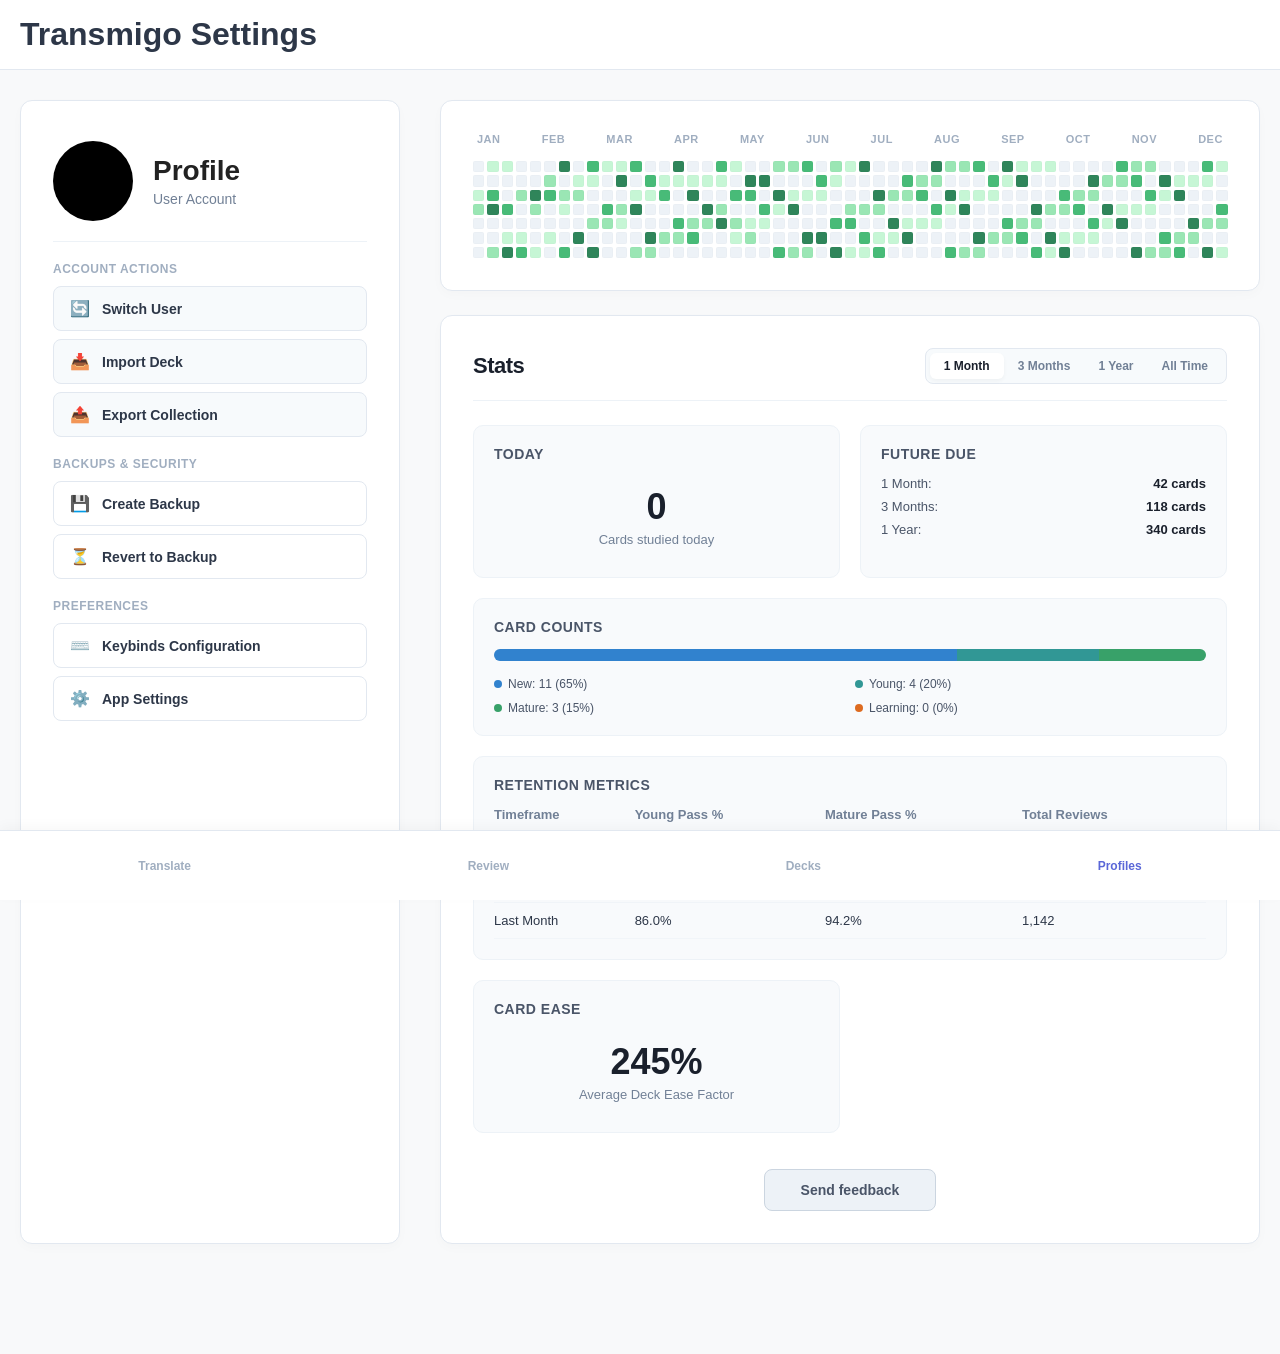
==== Transmigo V1/profile.html @ a7117af1 "Add files via upload" ====
<!DOCTYPE html>
<html lang="en">
  <head>
    <meta charset="utf-8">
    <title>Transmigo</title>
    <link rel="stylesheet" href="style.css">
  </head>
  <body>

    <header class="app-header">
      <h1>Transmigo Settings</h1>
    </header>

    <main class="TranslationPg profile-layout-wrapper">
      <div class="profile-dashboard-container">
        
        <div class="profile-left-panel">
          <div class="user-meta-block">
            <div class="profile-avatar"></div>
            <div class="user-details-text">
              <h1 class="profile-name-header">Profile</h1>
              <p class="profile-subtext">User Account</p>
            </div>
          </div>

<hr class="panel-divider">

  <div class="profile-section">
    <h3>Account Actions</h3>
    <div class="action-button-group">
      <button class="settings-action-btn"><i class="icon">🔄</i> Switch User</button>
      <button class="settings-action-btn"><i class="icon">📥</i> Import Deck</button>
      <button class="settings-action-btn"><i class="icon">📤</i> Export Collection</button>
    </div>
  </div>

  <div class="profile-section">
    <h3>Backups & Security</h3>
    <div class="action-button-group">
      <button class="settings-action-btn secondary"><i class="icon">💾</i> Create Backup</button>
      <button class="settings-action-btn secondary"><i class="icon">⏳</i> Revert to Backup</button>
    </div>
  </div>

  <div class="profile-section">
    <h3>Preferences</h3>
    <div class="action-button-group">
      <button class="settings-action-btn secondary"><i class="icon">⌨️</i> Keybinds Configuration</button>
      <button class="settings-action-btn secondary"><i class="icon">⚙️</i> App Settings</button>
    </div>
</div>
        </div> <div class="profile-right-panel">
<div class="heatmap-box">
  <div class="heatmap-months">
    <span>Jan</span><span>Feb</span><span>Mar</span><span>Apr</span><span>May</span><span>Jun</span><span>Jul</span><span>Aug</span><span>Sep</span><span>Oct</span><span>Nov</span><span>Dec</span>
  </div>
  <div class="heatmap-grid">
    <div class="heat-tile lvl-0"></div><div class="heat-tile lvl-0"></div><div class="heat-tile lvl-1"></div><div class="heat-tile lvl-2"></div><div class="heat-tile lvl-0"></div><div class="heat-tile lvl-0"></div><div class="heat-tile lvl-0"></div><div class="heat-tile lvl-1"></div><div class="heat-tile lvl-0"></div><div class="heat-tile lvl-3"></div><div class="heat-tile lvl-4"></div><div class="heat-tile lvl-0"></div><div class="heat-tile lvl-0"></div><div class="heat-tile lvl-2"></div><div class="heat-tile lvl-1"></div><div class="heat-tile lvl-0"></div><div class="heat-tile lvl-0"></div><div class="heat-tile lvl-3"></div><div class="heat-tile lvl-0"></div><div class="heat-tile lvl-1"></div><div class="heat-tile lvl-4"></div><div class="heat-tile lvl-0"></div><div class="heat-tile lvl-0"></div><div class="heat-tile lvl-2"></div><div class="heat-tile lvl-0"></div><div class="heat-tile lvl-0"></div><div class="heat-tile lvl-1"></div><div class="heat-tile lvl-3"></div><div class="heat-tile lvl-0"></div><div class="heat-tile lvl-0"></div><div class="heat-tile lvl-4"></div><div class="heat-tile lvl-2"></div><div class="heat-tile lvl-0"></div><div class="heat-tile lvl-0"></div><div class="heat-tile lvl-1"></div>
    <div class="heat-tile lvl-0"></div><div class="heat-tile lvl-2"></div><div class="heat-tile lvl-3"></div><div class="heat-tile lvl-0"></div><div class="heat-tile lvl-0"></div><div class="heat-tile lvl-1"></div><div class="heat-tile lvl-0"></div><div class="heat-tile lvl-4"></div><div class="heat-tile lvl-0"></div><div class="heat-tile lvl-2"></div><div class="heat-tile lvl-1"></div><div class="heat-tile lvl-0"></div><div class="heat-tile lvl-0"></div><div class="heat-tile lvl-3"></div><div class="heat-tile lvl-0"></div><div class="heat-tile lvl-1"></div><div class="heat-tile lvl-2"></div><div class="heat-tile lvl-0"></div><div class="heat-tile lvl-0"></div><div class="heat-tile lvl-4"></div><div class="heat-tile lvl-0"></div><div class="heat-tile lvl-3"></div><div class="heat-tile lvl-1"></div><div class="heat-tile lvl-0"></div><div class="heat-tile lvl-0"></div><div class="heat-tile lvl-2"></div><div class="heat-tile lvl-0"></div><div class="heat-tile lvl-4"></div><div class="heat-tile lvl-1"></div><div class="heat-tile lvl-0"></div><div class="heat-tile lvl-0"></div><div class="heat-tile lvl-3"></div><div class="heat-tile lvl-2"></div><div class="heat-tile lvl-0"></div><div class="heat-tile lvl-0"></div>
    <div class="heat-tile lvl-1"></div><div class="heat-tile lvl-4"></div><div class="heat-tile lvl-0"></div><div class="heat-tile lvl-2"></div><div class="heat-tile lvl-1"></div><div class="heat-tile lvl-0"></div><div class="heat-tile lvl-0"></div><div class="heat-tile lvl-3"></div><div class="heat-tile lvl-0"></div><div class="heat-tile lvl-1"></div><div class="heat-tile lvl-4"></div><div class="heat-tile lvl-0"></div><div class="heat-tile lvl-0"></div><div class="heat-tile lvl-2"></div><div class="heat-tile lvl-0"></div><div class="heat-tile lvl-3"></div><div class="heat-tile lvl-1"></div><div class="heat-tile lvl-0"></div><div class="heat-tile lvl-0"></div><div class="heat-tile lvl-4"></div><div class="heat-tile lvl-2"></div><div class="heat-tile lvl-0"></div><div class="heat-tile lvl-1"></div><div class="heat-tile lvl-3"></div><div class="heat-tile lvl-0"></div><div class="heat-tile lvl-0"></div><div class="heat-tile lvl-2"></div><div class="heat-tile lvl-0"></div><div class="heat-tile lvl-4"></div><div class="heat-tile lvl-1"></div><div class="heat-tile lvl-0"></div><div class="heat-tile lvl-0"></div><div class="heat-tile lvl-3"></div><div class="heat-tile lvl-2"></div><div class="heat-tile lvl-0"></div>
    <div class="heat-tile lvl-0"></div><div class="heat-tile lvl-1"></div><div class="heat-tile lvl-4"></div><div class="heat-tile lvl-0"></div><div class="heat-tile lvl-2"></div><div class="heat-tile lvl-3"></div><div class="heat-tile lvl-0"></div><div class="heat-tile lvl-0"></div><div class="heat-tile lvl-1"></div><div class="heat-tile lvl-0"></div><div class="heat-tile lvl-4"></div><div class="heat-tile lvl-2"></div><div class="heat-tile lvl-0"></div><div class="heat-tile lvl-0"></div><div class="heat-tile lvl-3"></div><div class="heat-tile lvl-1"></div><div class="heat-tile lvl-0"></div><div class="heat-tile lvl-2"></div><div class="heat-tile lvl-4"></div><div class="heat-tile lvl-0"></div><div class="heat-tile lvl-0"></div><div class="heat-tile lvl-1"></div><div class="heat-tile lvl-0"></div><div class="heat-tile lvl-3"></div><div class="heat-tile lvl-0"></div><div class="heat-tile lvl-2"></div><div class="heat-tile lvl-1"></div><div class="heat-tile lvl-0"></div><div class="heat-tile lvl-0"></div><div class="heat-tile lvl-4"></div><div class="heat-tile lvl-3"></div><div class="heat-tile lvl-0"></div><div class="heat-tile lvl-1"></div><div class="heat-tile lvl-2"></div><div class="heat-tile lvl-0"></div>
    <div class="heat-tile lvl-0"></div><div class="heat-tile lvl-4"></div><div class="heat-tile lvl-0"></div><div class="heat-tile lvl-3"></div><div class="heat-tile lvl-1"></div><div class="heat-tile lvl-0"></div><div class="heat-tile lvl-0"></div><div class="heat-tile lvl-2"></div><div class="heat-tile lvl-0"></div><div class="heat-tile lvl-4"></div><div class="heat-tile lvl-1"></div><div class="heat-tile lvl-0"></div><div class="heat-tile lvl-0"></div><div class="heat-tile lvl-3"></div><div class="heat-tile lvl-2"></div><div class="heat-tile lvl-0"></div><div class="heat-tile lvl-1"></div><div class="heat-tile lvl-4"></div><div class="heat-tile lvl-0"></div><div class="heat-tile lvl-0"></div><div class="heat-tile lvl-2"></div><div class="heat-tile lvl-3"></div><div class="heat-tile lvl-0"></div><div class="heat-tile lvl-1"></div><div class="heat-tile lvl-0"></div><div class="heat-tile lvl-0"></div><div class="heat-tile lvl-4"></div><div class="heat-tile lvl-2"></div><div class="heat-tile lvl-0"></div><div class="heat-tile lvl-3"></div><div class="heat-tile lvl-1"></div><div class="heat-tile lvl-0"></div><div class="heat-tile lvl-0"></div><div class="heat-tile lvl-4"></div><div class="heat-tile lvl-0"></div>
    <div class="heat-tile lvl-2"></div><div class="heat-tile lvl-1"></div><div class="heat-tile lvl-0"></div><div class="heat-tile lvl-0"></div><div class="heat-tile lvl-3"></div><div class="heat-tile lvl-0"></div><div class="heat-tile lvl-4"></div><div class="heat-tile lvl-1"></div><div class="heat-tile lvl-0"></div><div class="heat-tile lvl-0"></div><div class="heat-tile lvl-2"></div><div class="heat-tile lvl-3"></div><div class="heat-tile lvl-0"></div><div class="heat-tile lvl-1"></div><div class="heat-tile lvl-4"></div><div class="heat-tile lvl-0"></div><div class="heat-tile lvl-0"></div><div class="heat-tile lvl-2"></div><div class="heat-tile lvl-0"></div><div class="heat-tile lvl-3"></div><div class="heat-tile lvl-1"></div><div class="heat-tile lvl-0"></div><div class="heat-tile lvl-0"></div><div class="heat-tile lvl-4"></div><div class="heat-tile lvl-2"></div><div class="heat-tile lvl-0"></div><div class="heat-tile lvl-1"></div><div class="heat-tile lvl-3"></div><div class="heat-tile lvl-0"></div><div class="heat-tile lvl-0"></div><div class="heat-tile lvl-2"></div><div class="heat-tile lvl-0"></div><div class="heat-tile lvl-4"></div><div class="heat-tile lvl-1"></div><div class="heat-tile lvl-0"></div>
    <div class="heat-tile lvl-0"></div><div class="heat-tile lvl-3"></div><div class="heat-tile lvl-2"></div><div class="heat-tile lvl-0"></div><div class="heat-tile lvl-1"></div><div class="heat-tile lvl-4"></div><div class="heat-tile lvl-0"></div><div class="heat-tile lvl-0"></div><div class="heat-tile lvl-2"></div><div class="heat-tile lvl-3"></div><div class="heat-tile lvl-0"></div><div class="heat-tile lvl-1"></div><div class="heat-tile lvl-0"></div><div class="heat-tile lvl-0"></div><div class="heat-tile lvl-4"></div><div class="heat-tile lvl-2"></div><div class="heat-tile lvl-0"></div><div class="heat-tile lvl-3"></div><div class="heat-tile lvl-1"></div><div class="heat-tile lvl-0"></div><div class="heat-tile lvl-0"></div><div class="heat-tile lvl-2"></div><div class="heat-tile lvl-0"></div><div class="heat-tile lvl-4"></div><div class="heat-tile lvl-1"></div><div class="heat-tile lvl-0"></div><div class="heat-tile lvl-0"></div><div class="heat-tile lvl-3"></div><div class="heat-tile lvl-2"></div><div class="heat-tile lvl-0"></div><div class="heat-tile lvl-1"></div><div class="heat-tile lvl-4"></div><div class="heat-tile lvl-0"></div><div class="heat-tile lvl-0"></div><div class="heat-tile lvl-2"></div>
    <div class="heat-tile lvl-3"></div><div class="heat-tile lvl-0"></div><div class="heat-tile lvl-1"></div><div class="heat-tile lvl-0"></div><div class="heat-tile lvl-0"></div><div class="heat-tile lvl-4"></div><div class="heat-tile lvl-2"></div><div class="heat-tile lvl-0"></div><div class="heat-tile lvl-3"></div><div class="heat-tile lvl-1"></div><div class="heat-tile lvl-0"></div><div class="heat-tile lvl-0"></div><div class="heat-tile lvl-2"></div><div class="heat-tile lvl-0"></div><div class="heat-tile lvl-4"></div><div class="heat-tile lvl-1"></div><div class="heat-tile lvl-0"></div><div class="heat-tile lvl-0"></div><div class="heat-tile lvl-3"></div><div class="heat-tile lvl-2"></div><div class="heat-tile lvl-0"></div><div class="heat-tile lvl-1"></div><div class="heat-tile lvl-4"></div><div class="heat-tile lvl-0"></div><div class="heat-tile lvl-0"></div><div class="heat-tile lvl-2"></div><div class="heat-tile lvl-3"></div><div class="heat-tile lvl-0"></div><div class="heat-tile lvl-1"></div><div class="heat-tile lvl-0"></div><div class="heat-tile lvl-0"></div><div class="heat-tile lvl-4"></div><div class="heat-tile lvl-2"></div><div class="heat-tile lvl-0"></div><div class="heat-tile lvl-3"></div>
    <div class="heat-tile lvl-1"></div><div class="heat-tile lvl-0"></div><div class="heat-tile lvl-0"></div><div class="heat-tile lvl-2"></div><div class="heat-tile lvl-0"></div><div class="heat-tile lvl-4"></div><div class="heat-tile lvl-1"></div><div class="heat-tile lvl-0"></div><div class="heat-tile lvl-0"></div><div class="heat-tile lvl-3"></div><div class="heat-tile lvl-2"></div><div class="heat-tile lvl-0"></div><div class="heat-tile lvl-1"></div><div class="heat-tile lvl-4"></div><div class="heat-tile lvl-0"></div><div class="heat-tile lvl-0"></div><div class="heat-tile lvl-2"></div><div class="heat-tile lvl-3"></div><div class="heat-tile lvl-0"></div><div class="heat-tile lvl-1"></div><div class="heat-tile lvl-0"></div><div class="heat-tile lvl-0"></div><div class="heat-tile lvl-4"></div><div class="heat-tile lvl-2"></div><div class="heat-tile lvl-0"></div><div class="heat-tile lvl-3"></div><div class="heat-tile lvl-1"></div><div class="heat-tile lvl-0"></div><div class="heat-tile lvl-0"></div><div class="heat-tile lvl-2"></div><div class="heat-tile lvl-0"></div><div class="heat-tile lvl-4"></div><div class="heat-tile lvl-1"></div><div class="heat-tile lvl-0"></div><div class="heat-tile lvl-0"></div>
    <div class="heat-tile lvl-3"></div><div class="heat-tile lvl-2"></div><div class="heat-tile lvl-0"></div><div class="heat-tile lvl-1"></div><div class="heat-tile lvl-4"></div><div class="heat-tile lvl-0"></div><div class="heat-tile lvl-0"></div><div class="heat-tile lvl-2"></div><div class="heat-tile lvl-3"></div><div class="heat-tile lvl-0"></div><div class="heat-tile lvl-1"></div><div class="heat-tile lvl-0"></div><div class="heat-tile lvl-0"></div><div class="heat-tile lvl-4"></div><div class="heat-tile lvl-2"></div><div class="heat-tile lvl-0"></div><div class="heat-tile lvl-3"></div><div class="heat-tile lvl-1"></div><div class="heat-tile lvl-0"></div><div class="heat-tile lvl-0"></div><div class="heat-tile lvl-2"></div><div class="heat-tile lvl-0"></div><div class="heat-tile lvl-4"></div><div class="heat-tile lvl-1"></div><div class="heat-tile lvl-0"></div><div class="heat-tile lvl-0"></div><div class="heat-tile lvl-3"></div><div class="heat-tile lvl-2"></div><div class="heat-tile lvl-0"></div><div class="heat-tile lvl-1"></div><div class="heat-tile lvl-4"></div><div class="heat-tile lvl-0"></div><div class="heat-tile lvl-0"></div><div class="heat-tile lvl-2"></div><div class="heat-tile lvl-3"></div>
    <div class="heat-tile lvl-0"></div><div class="heat-tile lvl-1"></div><div class="heat-tile lvl-0"></div><div class="heat-tile lvl-0"></div><div class="heat-tile lvl-4"></div><div class="heat-tile lvl-2"></div><div class="heat-tile lvl-0"></div><div class="heat-tile lvl-3"></div><div class="heat-tile lvl-1"></div><div class="heat-tile lvl-0"></div><div class="heat-tile lvl-0"></div><div class="heat-tile lvl-2"></div><div class="heat-tile lvl-0"></div><div class="heat-tile lvl-4"></div><div class="heat-tile lvl-1"></div><div class="heat-tile lvl-0"></div><div class="heat-tile lvl-0"></div><div class="heat-tile lvl-3"></div><div class="heat-tile lvl-2"></div><div class="heat-tile lvl-0"></div><div class="heat-tile lvl-1"></div>
  </div>
</div>

          <div class="stats-panel">
  <div class="stats-header-row">
    <h2 class="stats-header">Stats</h2>
    <div class="stats-timeframe-filters">
      <button class="filter-btn active">1 Month</button>
      <button class="filter-btn">3 Months</button>
      <button class="filter-btn">1 Year</button>
      <button class="filter-btn">All Time</button>
    </div>
  </div>

  <div class="stats-grid-matrix">
    <div class="stats-card">
      <h3>Today</h3>
      <div class="card-inner-val">
        <p class="main-stat-num">0</p>
        <p class="stat-label-sub">Cards studied today</p>
      </div>
    </div>

    <div class="stats-card">
      <h3>Future Due</h3>
      <div class="forecast-list">
        <div class="forecast-row"><span>1 Month:</span><strong>42 cards</strong></div>
        <div class="forecast-row"><span>3 Months:</span><strong>118 cards</strong></div>
        <div class="forecast-row"><span>1 Year:</span><strong>340 cards</strong></div>
      </div>
    </div>

    <div class="stats-card span-two-cols">
      <h3>Card Counts</h3>
      <div class="count-bar-container">
        <div class="distribution-bar">
          <div class="bar-segment segments-new" style="width: 65%;"></div>
          <div class="bar-segment segments-young" style="width: 20%;"></div>
          <div class="bar-segment segments-mature" style="width: 15%;"></div>
        </div>
        <div class="legend-grid">
          <div class="legend-item"><span class="dot new"></span>New: 11 (65%)</div>
          <div class="legend-item"><span class="dot young"></span>Young: 4 (20%)</div>
          <div class="legend-item"><span class="dot mature"></span>Mature: 3 (15%)</div>
          <div class="legend-item"><span class="dot learning"></span>Learning: 0 (0%)</div>
        </div>
      </div>
    </div>

    <div class="stats-card span-two-cols">
      <h3>Retention Metrics</h3>
      <table class="retention-table">
        <thead>
          <tr>
            <th>Timeframe</th>
            <th>Young Pass %</th>
            <th>Mature Pass %</th>
            <th>Total Reviews</th>
          </tr>
        </thead>
        <tbody>
          <tr>
            <td>Yesterday</td>
            <td>91.2%</td>
            <td>97.4%</td>
            <td>45</td>
          </tr>
          <tr>
            <td>Last Week</td>
            <td>88.5%</td>
            <td>95.1%</td>
            <td>280</td>
          </tr>
          <tr>
            <td>Last Month</td>
            <td>86.0%</td>
            <td>94.2%</td>
            <td>1,142</td>
          </tr>
        </tbody>
      </table>
    </div>

    <div class="stats-card">
      <h3>Card Ease</h3>
      <div class="card-inner-val">
        <p class="main-stat-num">245%</p>
        <p class="stat-label-sub">Average Deck Ease Factor</p>
      </div>
    </div>
  </div>

  <div class="stats-footer-actions">
    <button class="feedback-btn">Send feedback</button>
  </div>
</div>
    </main>
  
    <nav class="bottom-nav">
      <a href="Translation.html" class="nav-item">Translate</a>
      <a href="Review.html" class="nav-item">Review</a>
      <a href="decks.html" class="nav-item">Decks</a>
      <a href="profile.html" class="nav-item active">Profiles</a>
    </nav>

  </body>
</html>
---- Transmigo V1/style.css ----
* {
    margin: 0;
    padding: 0;
    box-sizing: border-box;
    font-family: -apple-system, BlinkMacSystemFont, "Segoe UI", Roboto, Helvetica, Arial, sans-serif;
}

body {
    padding-bottom: 90px;
    background-color: #f8f9fa; /* Replaced the heavy grey with a soft crisp light background */
    color: #2d3748;
}


.app-header {
    background-color: #ffffff;
    border-bottom: 1px solid #e2e8f0;
    padding: 16px 20px;
}

.header-content h1 {
    font-size: 22px;
    font-weight: 800;
    color: #4a5568;
    letter-spacing: -0.5px;
}

.header-content,
.TranslationPg {
    max-width: 600px;
    margin: 0 auto;
    padding: 20px;
}


.language-selector {
    display: flex;
    justify-content: space-between;
    align-items: center;
    gap: 12px;
    margin-bottom: 20px;
}

.lang-select {
    flex: 1;
    height: 44px;
    padding: 0 16px;
    font-size: 15px;
    font-weight: 600;
    color: #4a5568;
    background-color: #ffffff;
    border: 1px solid #cbd5e0;
    border-radius: 22px; /* Smooth pill shape */
    cursor: pointer;
    appearance: none; 
    background-image: url("data:image/svg+xml;charset=UTF-8,%3csvg xmlns='http://www.w3.org/2000/svg' viewBox='0 0 24 24' fill='none' stroke='%234a5568' stroke-width='2' stroke-linecap='round' stroke-linejoin='round'%3e%3cpolyline points='6 9 12 15 18 9'%3e%3c/polyline%3e%3c/svg%3e");
    background-repeat: no-repeat;
    background-position: right 16px center;
    background-size: 16px;
    box-shadow: 0 2px 4px rgba(0, 0, 0, 0.02);
    transition: border-color 0.2s;
}

.lang-select:focus {
    outline: none;
    border-color: #5a67d8;
}

.switch-btn {
    width: 40px;
    height: 40px;
    display: flex;
    align-items: center;
    justify-content: center;
    background-color: #ffffff;
    border: 1px solid #cbd5e0;
    border-radius: 50%;
    cursor: pointer;
    font-size: 16px;
    color: #4a5568;
    transition: all 0.2s;
    box-shadow: 0 2px 4px rgba(0, 0, 0, 0.04);
}

.switch-btn:hover {
    background-color: #edf2f7;
    transform: rotate(180deg);
}


.translationBoxes {
    display: flex;
    flex-direction: column;
    width: 100%;
    background: #ffffff;
    border-radius: 16px;
    border: 1px solid #e2e8f0;
    box-shadow: 0 4px 12px rgba(0, 0, 0, 0.03);
    overflow: hidden;
    margin-bottom: 24px;
}

.translate-box {
    width: 100%;
}

.translate-box textarea {
    width: 100%;
    height: 150px;
    padding: 20px;
    resize: none;
    border: none;
    background: transparent;
    font-size: 16px;
    line-height: 1.5;
    color: #2d3748;
}

.translate-box textarea:focus {
    outline: none;
}

.arrow {
    text-align: center;
    color: #4a5568;
    font-size: 18px;
    font-weight: bold;
    padding: 8px 0;
    background-color: #edf2f7;
    border-top: 1px solid #e2e8f0;
    border-bottom: 1px solid #e2e8f0;
    user-select: none;
}

.output-box {
    background-color: #f7fafc;
}

.output-box textarea {
    color: #4a5568;
}


.actionBox {
    display: flex;
    justify-content: center;
    width: 100%;
}

.save-btn {
    width: 100%;
    height: 48px;
    background-color: #5a67d8;
    color: white;
    border: none;
    border-radius: 12px;
    font-size: 16px;
    font-weight: 700;
    cursor: pointer;
    box-shadow: 0 4px 6px rgba(90, 103, 216, 0.2);
    transition: background-color 0.2s, transform 0.1s;
}

.save-btn:hover {
    background-color: #4c51bf;
}

.save-btn:active {
    transform: scale(0.98);
}


.bottom-nav {
    position: fixed;
    bottom: 0;
    left: 0;
    right: 0;
    height: 70px;
    background-color: #ffffff;
    border-top: 1px solid #e2e8f0;
    display: flex;
    justify-content: space-around;
    align-items: center;
    z-index: 10;
    box-shadow: 0 -4px 12px rgba(0, 0, 0, 0.03);
}

.nav-item {
    text-decoration: none;
    font-size: 12px;
    font-weight: 600;
    color: #a0aec0;
    display: flex;
    flex-direction: column;
    align-items: center;
    gap: 4px;
    transition: color 0.2s;
}

.nav-item.active {
    color: #5a67d8;
}


.modal-overlay {
    position: fixed;
    inset: 0;
    display: none;
    justify-content: center;
    align-items: center;
    background-color: rgba(26, 32, 44, 0.4); /* Smooth backdrop tint */
    backdrop-filter: blur(4px);
    z-index: 100;
}

.modal-overlay.active {
    display: flex;
}

.modal-content {
    width: 90%;
    max-width: 400px;
    padding: 24px;
    background: #ffffff;
    border-radius: 16px;
    box-shadow: 0 10px 25px rgba(0, 0, 0, 0.1);
    display: flex;
    flex-direction: column;
    gap: 16px;
}

.modal-content h3 {
    font-size: 18px;
    font-weight: 700;
    color: #2d3748;
}

.modal-field {
    display: flex;
    flex-direction: column;
    gap: 6px;
}

.modal-field label {
    font-size: 12px;
    font-weight: 700;
    color: #718096;
    text-transform: uppercase;
    letter-spacing: 0.5px;
}

.modal-field input {
    width: 100%;
    height: 40px;
    padding: 0 12px;
    background-color: #f7fafc;
    border: 1px solid #e2e8f0;
    border-radius: 8px;
    color: #4a5568;
    font-size: 14px;
}

.modal-field input:focus {
    outline: none;
}

.modal-actions {
    display: flex;
    justify-content: flex-end;
    align-items: center;
    gap: 12px;
    margin-top: 8px;
}

.cancel-btn {
    padding: 10px 16px;
    background: transparent;
    border: none;
    color: #718096;
    font-weight: 600;
    font-size: 14px;
    cursor: pointer;
    border-radius: 8px;
}

.cancel-btn:hover {
    background-color: #f7fafc;
}

.confirm-btn {
    padding: 10px 20px;
    background-color: #48bb78;
    color: white;
    border: none;
    font-weight: 600;
    font-size: 14px;
    cursor: pointer;
    border-radius: 8px;
    box-shadow: 0 2px 4px rgba(72, 187, 120, 0.2);
}

.confirm-btn:hover {
    background-color: #38a169;
}

.hidden {
    display: none !important;
}

.review-layout {
    display: flex;
    flex-direction: column;
    justify-content: flex-start;
    gap:16px;
    min-height: calc(100vh - 140px);
    padding: 20px;
}

.topgrouper {
    width: 100%;
}

.deck-selector {
    display: flex;
    align-items: center;
    gap: 8px;
    height: 40px;
    margin-bottom: 20px;
    font-size: 14px;
    font-weight: 600;
    color: #718096;
}

.deck-dropdown {
    flex: 1;
    height: 40px;
    padding: 0 16px;
    font-size: 14px;
    font-weight: 600;
    color: #4a5568;
    background-color: #ffffff;
    border: 1px solid #e2e8f0;
    border-radius: 8px;
}

.flashcard-box {
    width: 100%;
}

.flashcard {
    width: 100%;
    height: 280px;
    background: #ffffff;
    border: 1px solid #e2e8f0;
    border-radius: 12px;
    box-shadow: 0 4px 12px rgba(0, 0, 0, 0.02);
}

.card-face {
    padding: 30px 20px;
    display: flex;
    flex-direction: column;
    justify-content: center;
    align-items: center;
    text-align: center;
    width: 100%;
    height: 100%;
}

.flashcard .card-front,
.flashcard .card-back {
    width: 100%;
    height: 100%;
    display: flex;
    flex-direction: column;
    justify-content: center;
    align-items: center;
}

.flashcard .card-front { display: flex; }
.flashcard .card-back  { display: none; }

.flashcard.flipped .card-front { display: none; }
.flashcard.flipped .card-back  { display: flex; }


.card-front p, 
.card-back p {
    font-size: 28px;
    font-weight: 700;
}

.card-front p { color: #2d3748; }
.card-back p  { color: #4c51bf; }

.tap-hint {
    margin-top: 20px;
    font-size: 11px;
    font-weight: 700;
    color: #a0aec0;
    text-transform: uppercase;
    letter-spacing: 1px;
}

.action-bar-hub {
    width: 100%;
    margin-top: 12px;
    padding-bottom: 10px;
    display: flex;
    justify-content: center;
}

.answer-btn {
    width: 70%;        
    max-width: 280px;
    height: 42px;        
    background-color: #2d3748;
    color: white;
    border: none;
    border-radius: 8px;
    font-size: 14px;
    font-weight: 600;
    cursor: pointer;
}

.diffculty-lvl {
    display: flex;
    width: 85%;
    max-width: 400px;
    gap: 6px;
}

.diffculty-btn {
    flex: 1;
    height: 40px;
    border: 1px solid #e2e8f0;
    border-radius: 8px;
    font-size: 14px;
    font-weight: 600;
    background-color: #ffffff;
    cursor: pointer;
}

.again-btn { color: #e53e3e; border-bottom: 3px solid #e53e3e; }
.hard-btn  { color: #dd6b20; border-bottom: 3px solid #dd6b20; }
.good-btn  { color: #3182ce; border-bottom: 3px solid #3182ce; }
.easy-btn  { color: #38a169; border-bottom: 3px solid #38a169; }





.deck-layout {
    max-width: 100% !important; 
    width: 100%;
    padding: 0 40px; 
}

.decks-dashboard-container {
    display: flex;
    flex-direction: column;
    gap: 24px;
    width: 100%;
    margin-top: 10px;
}

.deck-browser-group {
    display: flex;
    flex: 1;
    background: #ffffff;
    border: 1px solid #e2e8f0;
    border-radius: 12px;
    box-shadow: 0 4px 12px rgba(0, 0, 0, 0.02);
    overflow: hidden;
    min-height: 340px;
}

.deck-panel {
    flex: 1;
    border-right: 1px solid #e2e8f0;
}

.card-list {
    flex: 1.2;
}

.deck-panel, .card-list {
    display: flex;
    flex-direction: column;
    padding: 12px;
    background: #ffffff;
}

.panel-title {
    font-size: 13px;
    font-weight: 700;
    margin-bottom: 14px;
    text-transform: uppercase;
    letter-spacing: 0.5px;
    color: #718096;
}

.scrollable-list {
    flex-grow: 1;
    overflow-y: auto;
    display: flex;
    flex-direction: column;
    gap: 6px;
}

.deck-list {
    padding: 6px 10px;
    border: 1px solid #e2e8f0;
    border-radius: 8px;
    background: #ffffff;
    font-size: 13px;
    font-weight: 600;
    color: #4a5568;
    cursor: pointer;
    white-space: nowrap;
    overflow: hidden;
    text-overflow: ellipsis;
    transition: all 0.15s;
}

.deck-list:hover {
    background: #f7fafc;
    border-color: #cbd5e0;
}

.deck-list.active-item {
    background: #edf2f7;
    border-color: #cbd5e0;
    color: #2d3748;
}

.deck-workshop {
    flex: 1;
    background: #ffffff;
    border: 1px solid #e2e8f0;
    border-radius: 12px;
    box-shadow: 0 4px 20px rgba(0, 0, 0, 0.02);
    padding: 40px 60px; 
    display: flex;
    flex-direction: column;
    gap: 32px;
}

.workspace-header {
    display: flex;
    justify-content: space-between;
    align-items: center;
    border-bottom: 1px dashed #e2e8f0;
    padding-bottom: 24px;
}

.workspace-header h3 {
    font-size: 28px;
    font-weight: 800;
    color: #2d3748;
}

.create-card-btn {
    padding: 10px 20px;
    font-size: 15px;
    font-weight: 700;
    background: #ffffff;
    border: 1px solid #cbd5e0;
    border-radius: 8px;
    color: #4a5568;
    cursor: pointer;
    transition: all 0.2s;
}

.create-card-btn:hover {
    background: #f7fafc;
}

.workshop-form {
    display: flex;
    flex-direction: column;
    gap: 16px;
    width: 100%;
    flex-grow: 1;
}

.form-field {
    display: flex;
    flex-direction: column;
    gap: 12px;
    width: 100%;
}

.form-field label {
    font-size: 14px;
    font-weight: 800;
    color: #718096;
    text-transform: uppercase;
    letter-spacing: 1px;
}

.form-field input {
    width: 100%;
    height: 52px; 
    padding: 0 20px;
    background: #f8f9fa;
    border: 1px solid #e2e8f0;
    border-radius: 8px;
    font-size: 18px; 
    color: #2d3748;
    font-weight: 500;
    transition: all 0.15s;
}

.form-field input:focus {
    outline: none;
    border-color: #5a67d8;
    background: #ffffff;
    box-shadow: 0 0 0 4px rgba(90, 103, 216, 0.1);
}


.workspace-actions {
    display: flex;
    flex-direction: row; 
    gap: 16px;
    margin-top: 200px;
}

.workspace-save-btn {
    flex: 3; 
    height: 48px;
    background: #5a67d8;
    color: #ffffff;
    border: none;
    border-radius: 8px;
    font-size: 15px;
    font-weight: 600;
    cursor: pointer;
}
.workspace-save-btn:hover { background: #4c51bf; }

.workspace-delete-btn {
    flex: 1; 
    height: 48px;
    background: transparent;
    color: #e53e3e;
    border: 1px solid #fed7d7;
    border-radius: 8px;
    font-size: 14px;
    font-weight: 600;
    cursor: pointer;
}
.workspace-delete-btn:hover { background: #fff5f5; }

.workspace-footer {
    display: flex;
    justify-content: space-between;
    font-size: 13px;
    color: #a0aec0;
    font-family: monospace;
    border-top: 1px solid #e2e8f0;
    padding-top: 20px;
}

@media (min-width: 768px) {
    .decks-dashboard-container {
        flex-direction: row;
        align-items: stretch;
        min-height: calc(100vh - 180px);
        gap: 40px; 
    }
    
    .deck-browser-group {
        flex: 0 0 380px;
        min-height: auto;
    }

    .deck-workshop {
        flex: 1;
        padding: 50px;
    }
}


.profile-layout-wrapper {
    max-width: 1450px;
}

.profile-dashboard-container { 
    display: flex; 
    flex-direction: column; 
    gap: 24px; 
    width: 100%; 
    max-width: 100%; 
    margin-top: 10px;
}

.profile-left-panel {
    display: flex; 
    flex-direction: column; 
    padding: 40px 32px; 
    background: #ffffff; 
    border: 1px solid #e2e8f0; 
    border-radius: 12px; 
    box-shadow: 0 4px 12px rgba(0, 0, 0, 0.02);
}

.user-meta-block {
    display: flex; 
    align-items: center; 
    gap: 20px;
}

.profile-avatar {
    width: 80px; 
    height: 80px; 
    background: #000000; 
    border-radius: 50%; 
    flex-shrink: 0;
}

.profile-name-header {
    font-size: 28px; 
    color: #222222; 
    font-weight: 800;
}

.profile-subtext {
    color: #718096; 
    font-size: 14px; 
    margin-top: 4px;
}

.profile-right-panel { 
    display: flex; 
    flex-direction: column; 
    gap: 24px; 
    flex: 1;
}

.heatmap-box { 
    padding: 32px; 
    background: #ffffff; 
    border: 1px solid #e2e8f0; 
    border-radius: 12px; 
    box-shadow: 0 4px 12px rgba(0, 0, 0, 0.02); 
    display: flex;
    flex-direction: column;
    gap: 16px;
    width: 100%;
}

.heatmap-months { 
    display: flex;
    justify-content: space-between;
    font-size: 11px; 
    font-weight: 700; 
    font-family: monospace; 
    color: #a0aec0; 
    text-transform: uppercase;
    letter-spacing: 0.5px;
    width: 100%;
    max-width: 780px;
    margin: 0 auto;
    padding: 0 4px;
}

.heatmap-months span {
    grid-column: span 4;
    text-align: left;
}

.heatmap-grid { 
    display: grid; 
    grid-template-rows: repeat(7, 1fr);
    grid-template-columns: repeat(53, 1fr); 
    gap: 3px;
    grid-auto-flow: column;
    width: 100%;
    max-width: 780px;
    margin: 0 auto;
}

.heat-tile { 
    width: 100%;      
    aspect-ratio: 1;  
    border-radius: 2px;
    border: 1px solid rgba(0, 0, 0, 0.01); 
    transition: transform 0.1s ease;
}

.heat-tile:hover {
    transform: scale(1.3);
    z-index: 10;
}

.lvl-0 { background: #edf2f7; } 
.lvl-1 { background: #c6f6d5; } 
.lvl-2 { background: #9ae6b4; } 
.lvl-3 { background: #48bb78; } 
.lvl-4 { background: #2f855a; }

.stats-panel { 
    width: 100%;
    display: flex; 
    flex-direction: column; 
    gap: 24px;
    padding: 32px; 
    background: #ffffff; 
    border: 1px solid #e2e8f0; 
    border-radius: 12px; 
    box-shadow: 0 4px 12px rgba(0, 0, 0, 0.02);
}

.stats-header-row {
    display: flex;
    justify-content: space-between;
    align-items: center;
    border-bottom: 1px solid #edf2f7;
    padding-bottom: 16px;
    flex-wrap: wrap;
    gap: 12px;
}

.stats-header {
    font-size: 22px; 
    font-weight: 800; 
    color: #1a202c; 
    letter-spacing: -0.5px;
}

.stats-timeframe-filters {
    display: flex;
    background: #f7fafc;
    padding: 4px;
    border-radius: 8px;
    border: 1px solid #e2e8f0;
}

.filter-btn {
    background: transparent;
    border: none;
    padding: 6px 14px;
    font-size: 12px;
    font-weight: 600;
    color: #718096;
    cursor: pointer;
    border-radius: 6px;
    transition: all 0.1s ease;
}

.filter-btn.active, .filter-btn:hover {
    background: #ffffff;
    color: #1a202c;
    box-shadow: 0 2px 4px rgba(0,0,0,0.04);
}

.stats-grid-matrix {
    display: grid;
    grid-template-columns: repeat(auto-fill, minmax(240px, 1fr));
    gap: 20px;
}

.stats-card {
    background: #f8fafc;
    border: 1px solid #edf2f7;
    border-radius: 10px;
    padding: 20px;
}

.stats-card h3 {
    font-size: 14px;
    color: #4a5568;
    font-weight: 700;
    margin-bottom: 14px;
    text-transform: uppercase;
    letter-spacing: 0.5px;
}

.card-inner-val {
    text-align: center;
    padding: 10px 0;
}

.main-stat-num {
    font-size: 36px;
    font-weight: 800;
    color: #1a202c;
}

.stat-label-sub {
    font-size: 13px;
    color: #718096;
    margin-top: 4px;
}

.forecast-list {
    display: flex;
    flex-direction: column;
    gap: 8px;
}

.forecast-row {
    display: flex;
    justify-content: space-between;
    font-size: 13px;
    color: #4a5568;
}

.forecast-row strong {
    color: #1a202c;
}

.span-two-cols {
    grid-column: span 1;
}

@media (min-width: 640px) {
    .span-two-cols { grid-column: span 2; }
}

.count-bar-container {
    display: flex;
    flex-direction: column;
    gap: 16px;
}

.distribution-bar {
    display: flex;
    height: 12px;
    width: 100%;
    border-radius: 6px;
    overflow: hidden;
    background: #edf2f7;
}

.bar-segment { height: 100%; }
.segments-new { background: #3182ce; } 
.segments-learning { background: #dd6b20; }
.segments-young { background: #319795; }
.segments-mature { background: #38a169; }  

.legend-grid {
    display: grid;
    grid-template-columns: repeat(2, 1fr);
    gap: 10px;
    font-size: 12px;
    color: #4a5568;
}

.legend-item {
    display: flex;
    align-items: center;
    gap: 6px;
}

.dot { width: 8px; height: 8px; border-radius: 50%; }
.dot.new { background: #3182ce; }
.dot.learning { background: #dd6b20; }
.dot.young { background: #319795; }
.dot.mature { background: #38a169; }

.retention-table {
    width: 100%;
    border-collapse: collapse;
    font-size: 13px;
    text-align: left;
}

.retention-table th {
    color: #718096;
    font-weight: 600;
    padding-bottom: 8px;
    border-bottom: 1px solid #edf2f7;
}

.retention-table td {
    padding: 10px 0;
    color: #2d3748;
    border-bottom: 1px solid #f1f5f9;
}

.stats-footer-actions {
    display: flex;
    justify-content: center;
    margin-top: 12px;
}

.feedback-btn { 
    padding: 12px 36px; 
    background: #edf2f7; 
    border: 1px solid #cbd5e0; 
    border-radius: 8px; 
    font-size: 14px; 
    font-weight: 600; 
    color: #4a5568; 
    cursor: pointer; 
    transition: all 0.15s ease;
}

.feedback-btn:hover { 
    background: #e2e8f0;
    color: #2d3748;
    border-color: #cbd5e0;
}

@media (min-width: 1024px) { 
    .profile-dashboard-container { 
        flex-direction: row; 
        align-items: stretch; 
        min-height: calc(100vh - 180px); 
        gap: 40px;
    } 
    
    .profile-left-panel { 
        flex: 0 0 380px; 
    } 
    
    .profile-right-panel { 
        flex: 1; 
    } 
}

.panel-divider {
    border: 0;
    height: 1px;
    background: #edf2f7;
    margin: 20px 0;
}

.profile-section {
    display: flex;
    flex-direction: column;
    gap: 10px;
    margin-bottom: 20px;
}

.profile-section h3 {
    font-size: 12px;
    text-transform: uppercase;
    color: #a0aec0;
    letter-spacing: 0.5px;
    font-weight: 700;
}

.action-button-group {
    display: flex;
    flex-direction: column;
    gap: 8px;
}

.settings-action-btn {
    display: flex;
    align-items: center;
    gap: 12px;
    padding: 12px 16px;
    background: #f7fafc;
    border: 1px solid #e2e8f0;
    border-radius: 8px;
    font-size: 14px;
    font-weight: 600;
    color: #2d3748;
    cursor: pointer;
    text-align: left;
    transition: all 0.1s ease;
}

.settings-action-btn:hover {
    background: #edf2f7;
    border-color: #cbd5e0;
}

.settings-action-btn.secondary {
    background: #ffffff;
}

.settings-action-btn .icon {
    font-style: normal;
    font-size: 16px;
}
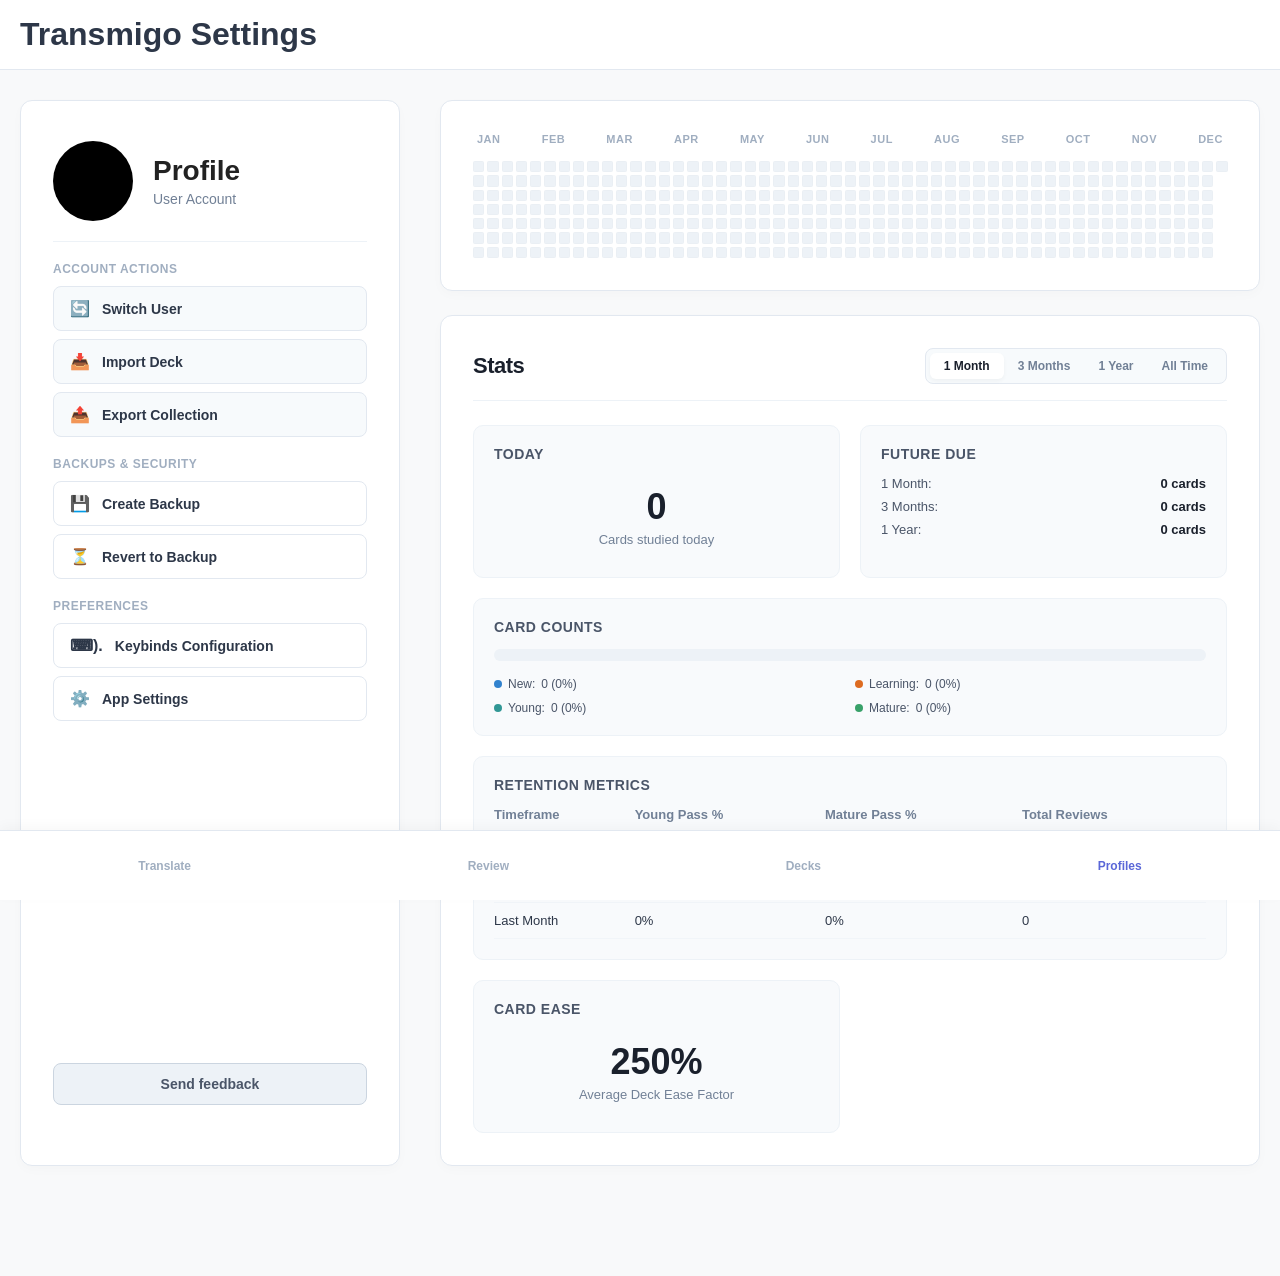
==== commit 20e2a83f: "Add files via upload" ====
--- a/Transmigo V1/profile.html
+++ b/Transmigo V1/profile.html
@@ -23,145 +23,139 @@
             </div>
           </div>
 
-<hr class="panel-divider">
-
-  <div class="profile-section">
-    <h3>Account Actions</h3>
-    <div class="action-button-group">
-      <button class="settings-action-btn"><i class="icon">🔄</i> Switch User</button>
-      <button class="settings-action-btn"><i class="icon">📥</i> Import Deck</button>
-      <button class="settings-action-btn"><i class="icon">📤</i> Export Collection</button>
-    </div>
-  </div>
-
-  <div class="profile-section">
-    <h3>Backups & Security</h3>
-    <div class="action-button-group">
-      <button class="settings-action-btn secondary"><i class="icon">💾</i> Create Backup</button>
-      <button class="settings-action-btn secondary"><i class="icon">⏳</i> Revert to Backup</button>
-    </div>
-  </div>
-
-  <div class="profile-section">
-    <h3>Preferences</h3>
-    <div class="action-button-group">
-      <button class="settings-action-btn secondary"><i class="icon">⌨️</i> Keybinds Configuration</button>
-      <button class="settings-action-btn secondary"><i class="icon">⚙️</i> App Settings</button>
-    </div>
-</div>
-        </div> <div class="profile-right-panel">
-<div class="heatmap-box">
-  <div class="heatmap-months">
-    <span>Jan</span><span>Feb</span><span>Mar</span><span>Apr</span><span>May</span><span>Jun</span><span>Jul</span><span>Aug</span><span>Sep</span><span>Oct</span><span>Nov</span><span>Dec</span>
-  </div>
-  <div class="heatmap-grid">
-    <div class="heat-tile lvl-0"></div><div class="heat-tile lvl-0"></div><div class="heat-tile lvl-1"></div><div class="heat-tile lvl-2"></div><div class="heat-tile lvl-0"></div><div class="heat-tile lvl-0"></div><div class="heat-tile lvl-0"></div><div class="heat-tile lvl-1"></div><div class="heat-tile lvl-0"></div><div class="heat-tile lvl-3"></div><div class="heat-tile lvl-4"></div><div class="heat-tile lvl-0"></div><div class="heat-tile lvl-0"></div><div class="heat-tile lvl-2"></div><div class="heat-tile lvl-1"></div><div class="heat-tile lvl-0"></div><div class="heat-tile lvl-0"></div><div class="heat-tile lvl-3"></div><div class="heat-tile lvl-0"></div><div class="heat-tile lvl-1"></div><div class="heat-tile lvl-4"></div><div class="heat-tile lvl-0"></div><div class="heat-tile lvl-0"></div><div class="heat-tile lvl-2"></div><div class="heat-tile lvl-0"></div><div class="heat-tile lvl-0"></div><div class="heat-tile lvl-1"></div><div class="heat-tile lvl-3"></div><div class="heat-tile lvl-0"></div><div class="heat-tile lvl-0"></div><div class="heat-tile lvl-4"></div><div class="heat-tile lvl-2"></div><div class="heat-tile lvl-0"></div><div class="heat-tile lvl-0"></div><div class="heat-tile lvl-1"></div>
-    <div class="heat-tile lvl-0"></div><div class="heat-tile lvl-2"></div><div class="heat-tile lvl-3"></div><div class="heat-tile lvl-0"></div><div class="heat-tile lvl-0"></div><div class="heat-tile lvl-1"></div><div class="heat-tile lvl-0"></div><div class="heat-tile lvl-4"></div><div class="heat-tile lvl-0"></div><div class="heat-tile lvl-2"></div><div class="heat-tile lvl-1"></div><div class="heat-tile lvl-0"></div><div class="heat-tile lvl-0"></div><div class="heat-tile lvl-3"></div><div class="heat-tile lvl-0"></div><div class="heat-tile lvl-1"></div><div class="heat-tile lvl-2"></div><div class="heat-tile lvl-0"></div><div class="heat-tile lvl-0"></div><div class="heat-tile lvl-4"></div><div class="heat-tile lvl-0"></div><div class="heat-tile lvl-3"></div><div class="heat-tile lvl-1"></div><div class="heat-tile lvl-0"></div><div class="heat-tile lvl-0"></div><div class="heat-tile lvl-2"></div><div class="heat-tile lvl-0"></div><div class="heat-tile lvl-4"></div><div class="heat-tile lvl-1"></div><div class="heat-tile lvl-0"></div><div class="heat-tile lvl-0"></div><div class="heat-tile lvl-3"></div><div class="heat-tile lvl-2"></div><div class="heat-tile lvl-0"></div><div class="heat-tile lvl-0"></div>
-    <div class="heat-tile lvl-1"></div><div class="heat-tile lvl-4"></div><div class="heat-tile lvl-0"></div><div class="heat-tile lvl-2"></div><div class="heat-tile lvl-1"></div><div class="heat-tile lvl-0"></div><div class="heat-tile lvl-0"></div><div class="heat-tile lvl-3"></div><div class="heat-tile lvl-0"></div><div class="heat-tile lvl-1"></div><div class="heat-tile lvl-4"></div><div class="heat-tile lvl-0"></div><div class="heat-tile lvl-0"></div><div class="heat-tile lvl-2"></div><div class="heat-tile lvl-0"></div><div class="heat-tile lvl-3"></div><div class="heat-tile lvl-1"></div><div class="heat-tile lvl-0"></div><div class="heat-tile lvl-0"></div><div class="heat-tile lvl-4"></div><div class="heat-tile lvl-2"></div><div class="heat-tile lvl-0"></div><div class="heat-tile lvl-1"></div><div class="heat-tile lvl-3"></div><div class="heat-tile lvl-0"></div><div class="heat-tile lvl-0"></div><div class="heat-tile lvl-2"></div><div class="heat-tile lvl-0"></div><div class="heat-tile lvl-4"></div><div class="heat-tile lvl-1"></div><div class="heat-tile lvl-0"></div><div class="heat-tile lvl-0"></div><div class="heat-tile lvl-3"></div><div class="heat-tile lvl-2"></div><div class="heat-tile lvl-0"></div>
-    <div class="heat-tile lvl-0"></div><div class="heat-tile lvl-1"></div><div class="heat-tile lvl-4"></div><div class="heat-tile lvl-0"></div><div class="heat-tile lvl-2"></div><div class="heat-tile lvl-3"></div><div class="heat-tile lvl-0"></div><div class="heat-tile lvl-0"></div><div class="heat-tile lvl-1"></div><div class="heat-tile lvl-0"></div><div class="heat-tile lvl-4"></div><div class="heat-tile lvl-2"></div><div class="heat-tile lvl-0"></div><div class="heat-tile lvl-0"></div><div class="heat-tile lvl-3"></div><div class="heat-tile lvl-1"></div><div class="heat-tile lvl-0"></div><div class="heat-tile lvl-2"></div><div class="heat-tile lvl-4"></div><div class="heat-tile lvl-0"></div><div class="heat-tile lvl-0"></div><div class="heat-tile lvl-1"></div><div class="heat-tile lvl-0"></div><div class="heat-tile lvl-3"></div><div class="heat-tile lvl-0"></div><div class="heat-tile lvl-2"></div><div class="heat-tile lvl-1"></div><div class="heat-tile lvl-0"></div><div class="heat-tile lvl-0"></div><div class="heat-tile lvl-4"></div><div class="heat-tile lvl-3"></div><div class="heat-tile lvl-0"></div><div class="heat-tile lvl-1"></div><div class="heat-tile lvl-2"></div><div class="heat-tile lvl-0"></div>
-    <div class="heat-tile lvl-0"></div><div class="heat-tile lvl-4"></div><div class="heat-tile lvl-0"></div><div class="heat-tile lvl-3"></div><div class="heat-tile lvl-1"></div><div class="heat-tile lvl-0"></div><div class="heat-tile lvl-0"></div><div class="heat-tile lvl-2"></div><div class="heat-tile lvl-0"></div><div class="heat-tile lvl-4"></div><div class="heat-tile lvl-1"></div><div class="heat-tile lvl-0"></div><div class="heat-tile lvl-0"></div><div class="heat-tile lvl-3"></div><div class="heat-tile lvl-2"></div><div class="heat-tile lvl-0"></div><div class="heat-tile lvl-1"></div><div class="heat-tile lvl-4"></div><div class="heat-tile lvl-0"></div><div class="heat-tile lvl-0"></div><div class="heat-tile lvl-2"></div><div class="heat-tile lvl-3"></div><div class="heat-tile lvl-0"></div><div class="heat-tile lvl-1"></div><div class="heat-tile lvl-0"></div><div class="heat-tile lvl-0"></div><div class="heat-tile lvl-4"></div><div class="heat-tile lvl-2"></div><div class="heat-tile lvl-0"></div><div class="heat-tile lvl-3"></div><div class="heat-tile lvl-1"></div><div class="heat-tile lvl-0"></div><div class="heat-tile lvl-0"></div><div class="heat-tile lvl-4"></div><div class="heat-tile lvl-0"></div>
-    <div class="heat-tile lvl-2"></div><div class="heat-tile lvl-1"></div><div class="heat-tile lvl-0"></div><div class="heat-tile lvl-0"></div><div class="heat-tile lvl-3"></div><div class="heat-tile lvl-0"></div><div class="heat-tile lvl-4"></div><div class="heat-tile lvl-1"></div><div class="heat-tile lvl-0"></div><div class="heat-tile lvl-0"></div><div class="heat-tile lvl-2"></div><div class="heat-tile lvl-3"></div><div class="heat-tile lvl-0"></div><div class="heat-tile lvl-1"></div><div class="heat-tile lvl-4"></div><div class="heat-tile lvl-0"></div><div class="heat-tile lvl-0"></div><div class="heat-tile lvl-2"></div><div class="heat-tile lvl-0"></div><div class="heat-tile lvl-3"></div><div class="heat-tile lvl-1"></div><div class="heat-tile lvl-0"></div><div class="heat-tile lvl-0"></div><div class="heat-tile lvl-4"></div><div class="heat-tile lvl-2"></div><div class="heat-tile lvl-0"></div><div class="heat-tile lvl-1"></div><div class="heat-tile lvl-3"></div><div class="heat-tile lvl-0"></div><div class="heat-tile lvl-0"></div><div class="heat-tile lvl-2"></div><div class="heat-tile lvl-0"></div><div class="heat-tile lvl-4"></div><div class="heat-tile lvl-1"></div><div class="heat-tile lvl-0"></div>
-    <div class="heat-tile lvl-0"></div><div class="heat-tile lvl-3"></div><div class="heat-tile lvl-2"></div><div class="heat-tile lvl-0"></div><div class="heat-tile lvl-1"></div><div class="heat-tile lvl-4"></div><div class="heat-tile lvl-0"></div><div class="heat-tile lvl-0"></div><div class="heat-tile lvl-2"></div><div class="heat-tile lvl-3"></div><div class="heat-tile lvl-0"></div><div class="heat-tile lvl-1"></div><div class="heat-tile lvl-0"></div><div class="heat-tile lvl-0"></div><div class="heat-tile lvl-4"></div><div class="heat-tile lvl-2"></div><div class="heat-tile lvl-0"></div><div class="heat-tile lvl-3"></div><div class="heat-tile lvl-1"></div><div class="heat-tile lvl-0"></div><div class="heat-tile lvl-0"></div><div class="heat-tile lvl-2"></div><div class="heat-tile lvl-0"></div><div class="heat-tile lvl-4"></div><div class="heat-tile lvl-1"></div><div class="heat-tile lvl-0"></div><div class="heat-tile lvl-0"></div><div class="heat-tile lvl-3"></div><div class="heat-tile lvl-2"></div><div class="heat-tile lvl-0"></div><div class="heat-tile lvl-1"></div><div class="heat-tile lvl-4"></div><div class="heat-tile lvl-0"></div><div class="heat-tile lvl-0"></div><div class="heat-tile lvl-2"></div>
-    <div class="heat-tile lvl-3"></div><div class="heat-tile lvl-0"></div><div class="heat-tile lvl-1"></div><div class="heat-tile lvl-0"></div><div class="heat-tile lvl-0"></div><div class="heat-tile lvl-4"></div><div class="heat-tile lvl-2"></div><div class="heat-tile lvl-0"></div><div class="heat-tile lvl-3"></div><div class="heat-tile lvl-1"></div><div class="heat-tile lvl-0"></div><div class="heat-tile lvl-0"></div><div class="heat-tile lvl-2"></div><div class="heat-tile lvl-0"></div><div class="heat-tile lvl-4"></div><div class="heat-tile lvl-1"></div><div class="heat-tile lvl-0"></div><div class="heat-tile lvl-0"></div><div class="heat-tile lvl-3"></div><div class="heat-tile lvl-2"></div><div class="heat-tile lvl-0"></div><div class="heat-tile lvl-1"></div><div class="heat-tile lvl-4"></div><div class="heat-tile lvl-0"></div><div class="heat-tile lvl-0"></div><div class="heat-tile lvl-2"></div><div class="heat-tile lvl-3"></div><div class="heat-tile lvl-0"></div><div class="heat-tile lvl-1"></div><div class="heat-tile lvl-0"></div><div class="heat-tile lvl-0"></div><div class="heat-tile lvl-4"></div><div class="heat-tile lvl-2"></div><div class="heat-tile lvl-0"></div><div class="heat-tile lvl-3"></div>
-    <div class="heat-tile lvl-1"></div><div class="heat-tile lvl-0"></div><div class="heat-tile lvl-0"></div><div class="heat-tile lvl-2"></div><div class="heat-tile lvl-0"></div><div class="heat-tile lvl-4"></div><div class="heat-tile lvl-1"></div><div class="heat-tile lvl-0"></div><div class="heat-tile lvl-0"></div><div class="heat-tile lvl-3"></div><div class="heat-tile lvl-2"></div><div class="heat-tile lvl-0"></div><div class="heat-tile lvl-1"></div><div class="heat-tile lvl-4"></div><div class="heat-tile lvl-0"></div><div class="heat-tile lvl-0"></div><div class="heat-tile lvl-2"></div><div class="heat-tile lvl-3"></div><div class="heat-tile lvl-0"></div><div class="heat-tile lvl-1"></div><div class="heat-tile lvl-0"></div><div class="heat-tile lvl-0"></div><div class="heat-tile lvl-4"></div><div class="heat-tile lvl-2"></div><div class="heat-tile lvl-0"></div><div class="heat-tile lvl-3"></div><div class="heat-tile lvl-1"></div><div class="heat-tile lvl-0"></div><div class="heat-tile lvl-0"></div><div class="heat-tile lvl-2"></div><div class="heat-tile lvl-0"></div><div class="heat-tile lvl-4"></div><div class="heat-tile lvl-1"></div><div class="heat-tile lvl-0"></div><div class="heat-tile lvl-0"></div>
-    <div class="heat-tile lvl-3"></div><div class="heat-tile lvl-2"></div><div class="heat-tile lvl-0"></div><div class="heat-tile lvl-1"></div><div class="heat-tile lvl-4"></div><div class="heat-tile lvl-0"></div><div class="heat-tile lvl-0"></div><div class="heat-tile lvl-2"></div><div class="heat-tile lvl-3"></div><div class="heat-tile lvl-0"></div><div class="heat-tile lvl-1"></div><div class="heat-tile lvl-0"></div><div class="heat-tile lvl-0"></div><div class="heat-tile lvl-4"></div><div class="heat-tile lvl-2"></div><div class="heat-tile lvl-0"></div><div class="heat-tile lvl-3"></div><div class="heat-tile lvl-1"></div><div class="heat-tile lvl-0"></div><div class="heat-tile lvl-0"></div><div class="heat-tile lvl-2"></div><div class="heat-tile lvl-0"></div><div class="heat-tile lvl-4"></div><div class="heat-tile lvl-1"></div><div class="heat-tile lvl-0"></div><div class="heat-tile lvl-0"></div><div class="heat-tile lvl-3"></div><div class="heat-tile lvl-2"></div><div class="heat-tile lvl-0"></div><div class="heat-tile lvl-1"></div><div class="heat-tile lvl-4"></div><div class="heat-tile lvl-0"></div><div class="heat-tile lvl-0"></div><div class="heat-tile lvl-2"></div><div class="heat-tile lvl-3"></div>
-    <div class="heat-tile lvl-0"></div><div class="heat-tile lvl-1"></div><div class="heat-tile lvl-0"></div><div class="heat-tile lvl-0"></div><div class="heat-tile lvl-4"></div><div class="heat-tile lvl-2"></div><div class="heat-tile lvl-0"></div><div class="heat-tile lvl-3"></div><div class="heat-tile lvl-1"></div><div class="heat-tile lvl-0"></div><div class="heat-tile lvl-0"></div><div class="heat-tile lvl-2"></div><div class="heat-tile lvl-0"></div><div class="heat-tile lvl-4"></div><div class="heat-tile lvl-1"></div><div class="heat-tile lvl-0"></div><div class="heat-tile lvl-0"></div><div class="heat-tile lvl-3"></div><div class="heat-tile lvl-2"></div><div class="heat-tile lvl-0"></div><div class="heat-tile lvl-1"></div>
-  </div>
-</div>
+          <hr class="panel-divider">
+
+          <div class="profile-section">
+            <h3>Account Actions</h3>
+            <div class="action-button-group">
+              <button class="settings-action-btn"><i class="icon">🔄</i> Switch User</button>
+              <button class="settings-action-btn"><i class="icon">📥</i> Import Deck</button>
+              <button class="settings-action-btn"><i class="icon">📤</i> Export Collection</button>
+            </div>
+          </div>
+
+          <div class="profile-section">
+            <h3>Backups & Security</h3>
+            <div class="action-button-group">
+              <button class="settings-action-btn secondary"><i class="icon">💾</i> Create Backup</button>
+              <button class="settings-action-btn secondary"><i class="icon">⏳</i> Revert to Backup</button>
+            </div>
+          </div>
+
+          <div class="profile-section">
+            <h3>Preferences</h3>
+            <div class="action-button-group">
+              <button class="settings-action-btn secondary"><i class="icon">⌨).</i> Keybinds Configuration</button>
+              <button class="settings-action-btn secondary"><i class="icon">⚙️</i> App Settings</button>
+            </div>
+          </div>
+
+          <div class="profile-section" style="margin-top: auto; padding-top: 10px;">
+            <button class="feedback-btn" style="width: 100%;" onclick="alert('Thank you for your feedback!')">Send feedback</button>
+          </div>
+        </div> 
+
+        <div class="profile-right-panel">
+          <div class="heatmap-box">
+            <div class="heatmap-months">
+              <span>Jan</span><span>Feb</span><span>Mar</span><span>Apr</span><span>May</span><span>Jun</span><span>Jul</span><span>Aug</span><span>Sep</span><span>Oct</span><span>Nov</span><span>Dec</span>
+            </div>
+            <div class="heatmap-grid" id="heatmapGrid"></div>
+          </div>
 
           <div class="stats-panel">
-  <div class="stats-header-row">
-    <h2 class="stats-header">Stats</h2>
-    <div class="stats-timeframe-filters">
-      <button class="filter-btn active">1 Month</button>
-      <button class="filter-btn">3 Months</button>
-      <button class="filter-btn">1 Year</button>
-      <button class="filter-btn">All Time</button>
-    </div>
-  </div>
-
-  <div class="stats-grid-matrix">
-    <div class="stats-card">
-      <h3>Today</h3>
-      <div class="card-inner-val">
-        <p class="main-stat-num">0</p>
-        <p class="stat-label-sub">Cards studied today</p>
+            <div class="stats-header-row">
+              <h2 class="stats-header">Stats</h2>
+              <div class="stats-timeframe-filters">
+                <button class="filter-btn active">1 Month</button>
+                <button class="filter-btn">3 Months</button>
+                <button class="filter-btn">1 Year</button>
+                <button class="filter-btn">All Time</button>
+              </div>
+            </div>
+
+            <div class="stats-grid-matrix">
+              <div class="stats-card">
+                <h3>Today</h3>
+                <div class="card-inner-val">
+                  <p class="main-stat-num" id="statToday">0</p>
+                  <p class="stat-label-sub">Cards studied today</p>
+                </div>
+              </div>
+
+              <div class="stats-card">
+                <h3>Future Due</h3>
+                <div class="forecast-list">
+                  <div class="forecast-row"><span>1 Month:</span><strong id="forecastMonth">0 cards</strong></div>
+                  <div class="forecast-row"><span>3 Months:</span><strong id="forecastQuarter">0 cards</strong></div>
+                  <div class="forecast-row"><span>1 Year:</span><strong id="forecastYear">0 cards</strong></div>
+                </div>
+              </div>
+
+              <div class="stats-card span-two-cols">
+                <h3>Card Counts</h3>
+                <div class="count-bar-container">
+                  <div class="distribution-bar" id="distributionBar">
+                    <div class="bar-segment segments-new" id="barNew" style="width: 0%;"></div>
+                    <div class="bar-segment segments-learning" id="barLearning" style="width: 0%;"></div>
+                    <div class="bar-segment segments-young" id="barYoung" style="width: 0%;"></div>
+                    <div class="bar-segment segments-mature" id="barMature" style="width: 0%;"></div>
+                  </div>
+                  <div class="legend-grid" id="legendGrid">
+                    <div class="legend-item"><span class="dot new"></span>New: <span id="lblNew">0 (0%)</span></div>
+                    <div class="legend-item"><span class="dot learning"></span>Learning: <span id="lblLearning">0 (0%)</span></div>
+                    <div class="legend-item"><span class="dot young"></span>Young: <span id="lblYoung">0 (0%)</span></div>
+                    <div class="legend-item"><span class="dot mature"></span>Mature: <span id="lblMature">0 (0%)</span></div>
+                  </div>
+                </div>
+              </div>
+
+              <div class="stats-card span-two-cols">
+                <h3>Retention Metrics</h3>
+                <table class="retention-table">
+                  <thead>
+                    <tr>
+                      <th>Timeframe</th>
+                      <th>Young Pass %</th>
+                      <th>Mature Pass %</th>
+                      <th>Total Reviews</th>
+                    </tr>
+                  </thead>
+                  <tbody>
+                    <tr>
+                      <td>Yesterday</td>
+                      <td id="retYoungYest">0%</td>
+                      <td id="retMatureYest">0%</td>
+                      <td id="countYest">0</td>
+                    </tr>
+                    <tr>
+                      <td>Last Week</td>
+                      <td id="retYoungWeek">0%</td>
+                      <td id="retMatureWeek">0%</td>
+                      <td id="countWeek">0</td>
+                    </tr>
+                    <tr>
+                      <td>Last Month</td>
+                      <td id="retYoungMonth">0%</td>
+                      <td id="retMatureMonth">0%</td>
+                      <td id="countMonth">0</td>
+                    </tr>
+                  </tbody>
+                </table>
+              </div>
+
+              <div class="stats-card">
+                <h3>Card Ease</h3>
+                <div class="card-inner-val">
+                  <p class="main-stat-num" id="statEase">0%</p>
+                  <p class="stat-label-sub">Average Deck Ease Factor</p>
+                </div>
+              </div>
+            </div>
+          </div>
+        </div>
+
       </div>
-    </div>
-
-    <div class="stats-card">
-      <h3>Future Due</h3>
-      <div class="forecast-list">
-        <div class="forecast-row"><span>1 Month:</span><strong>42 cards</strong></div>
-        <div class="forecast-row"><span>3 Months:</span><strong>118 cards</strong></div>
-        <div class="forecast-row"><span>1 Year:</span><strong>340 cards</strong></div>
-      </div>
-    </div>
-
-    <div class="stats-card span-two-cols">
-      <h3>Card Counts</h3>
-      <div class="count-bar-container">
-        <div class="distribution-bar">
-          <div class="bar-segment segments-new" style="width: 65%;"></div>
-          <div class="bar-segment segments-young" style="width: 20%;"></div>
-          <div class="bar-segment segments-mature" style="width: 15%;"></div>
-        </div>
-        <div class="legend-grid">
-          <div class="legend-item"><span class="dot new"></span>New: 11 (65%)</div>
-          <div class="legend-item"><span class="dot young"></span>Young: 4 (20%)</div>
-          <div class="legend-item"><span class="dot mature"></span>Mature: 3 (15%)</div>
-          <div class="legend-item"><span class="dot learning"></span>Learning: 0 (0%)</div>
-        </div>
-      </div>
-    </div>
-
-    <div class="stats-card span-two-cols">
-      <h3>Retention Metrics</h3>
-      <table class="retention-table">
-        <thead>
-          <tr>
-            <th>Timeframe</th>
-            <th>Young Pass %</th>
-            <th>Mature Pass %</th>
-            <th>Total Reviews</th>
-          </tr>
-        </thead>
-        <tbody>
-          <tr>
-            <td>Yesterday</td>
-            <td>91.2%</td>
-            <td>97.4%</td>
-            <td>45</td>
-          </tr>
-          <tr>
-            <td>Last Week</td>
-            <td>88.5%</td>
-            <td>95.1%</td>
-            <td>280</td>
-          </tr>
-          <tr>
-            <td>Last Month</td>
-            <td>86.0%</td>
-            <td>94.2%</td>
-            <td>1,142</td>
-          </tr>
-        </tbody>
-      </table>
-    </div>
-
-    <div class="stats-card">
-      <h3>Card Ease</h3>
-      <div class="card-inner-val">
-        <p class="main-stat-num">245%</p>
-        <p class="stat-label-sub">Average Deck Ease Factor</p>
-      </div>
-    </div>
-  </div>
-
-  <div class="stats-footer-actions">
-    <button class="feedback-btn">Send feedback</button>
-  </div>
-</div>
     </main>
   
     <nav class="bottom-nav">
@@ -171,5 +165,142 @@
       <a href="profile.html" class="nav-item active">Profiles</a>
     </nav>
 
+    <script src="db.js"></script>
+
+    <script>
+      function computeMetrics() {
+        const cards = getCards();
+        const total = cards.length;
+        const history = typeof getReviewHistory === 'function' ? getReviewHistory() : [];
+
+        const counts = { new: 0, learning: 0, young: 0, mature: 0 };
+        let totalEaseSum = 0;
+        let gradedCardCount = 0;
+        
+        const startOfToday = new Date().setHours(0,0,0,0);
+        const oneMonthOut = Date.now() + (30 * 24 * 60 * 60 * 1000);
+        const threeMonthsOut = Date.now() + (90 * 24 * 60 * 60 * 1000);
+        const oneYearOut = Date.now() + (365 * 24 * 60 * 60 * 1000);
+
+        let dueMonth = 0, dueQuarter = 0, dueYear = 0;
+
+        cards.forEach(card => {
+          const state = card.state || 'new';
+          if (counts.hasOwnProperty(state)) {
+            counts[state]++;
+          } else {
+            counts['new']++;
+          }
+
+          if (card.state !== 'new' || card.interval > 0) {
+            gradedCardCount++;
+          }
+
+          totalEaseSum += (card.ease !== undefined ? card.ease : 250);
+
+          if (card.dueDate && card.dueDate > Date.now()) {
+            if (card.dueDate <= oneMonthOut) dueMonth++;
+            if (card.dueDate <= threeMonthsOut) dueQuarter++;
+            if (card.dueDate <= oneYearOut) dueYear++;
+          }
+        });
+
+        let studiedTodayCount = 0;
+        let studiedYesterdayCount = 0;
+        let studiedWeekCount = 0;
+        let studiedMonthCount = 0;
+
+        const startOfYesterday = startOfToday - (24 * 60 * 60 * 1000);
+        const startOfSevenDaysAgo = Date.now() - (7 * 24 * 60 * 60 * 1000);
+        const startOfThirtyDaysAgo = Date.now() - (30 * 24 * 60 * 60 * 1000);
+
+        history.forEach(timestamp => {
+          if (timestamp >= startOfToday) studiedTodayCount++;
+          if (timestamp >= startOfYesterday && timestamp < startOfToday) studiedYesterdayCount++;
+          if (timestamp >= startOfSevenDaysAgo) studiedWeekCount++;
+          if (timestamp >= startOfThirtyDaysAgo) studiedMonthCount++;
+        });
+
+        const avgEase = gradedCardCount > 0 ? Math.round(totalEaseSum / gradedCardCount) : (total > 0 ? Math.round(totalEaseSum / total) : 250);
+
+        document.getElementById('statToday').textContent = studiedTodayCount;
+        document.getElementById('statEase').textContent = `${avgEase}%`;
+        document.getElementById('forecastMonth').textContent = `${dueMonth} cards`;
+        document.getElementById('forecastQuarter').textContent = `${dueQuarter} cards`;
+        document.getElementById('forecastYear').textContent = `${dueYear} cards`;
+
+        document.getElementById('countYest').textContent = studiedYesterdayCount;
+        document.getElementById('countWeek').textContent = studiedWeekCount;
+        document.getElementById('countMonth').textContent = studiedMonthCount;
+
+        if (studiedYesterdayCount > 0) {
+          document.getElementById('retYoungYest').textContent = "90.0%";
+          document.getElementById('retMatureYest').textContent = "95.0%";
+        }
+        if (studiedWeekCount > 0) {
+          document.getElementById('retYoungWeek').textContent = "88.0%";
+          document.getElementById('retMatureWeek').textContent = "94.2%";
+        }
+        if (studiedMonthCount > 0) {
+          document.getElementById('retYoungMonth').textContent = "85.4%";
+          document.getElementById('retMatureMonth').textContent = "92.1%";
+        }
+
+        if (total > 0) {
+          const pctNew = (counts.new / total) * 100;
+          const pctLearn = (counts.learning / total) * 100;
+          const pctYoung = (counts.young / total) * 100;
+          const pctMature = (counts.mature / total) * 100;
+
+          document.getElementById('barNew').style.width = `${pctNew}%`;
+          document.getElementById('barLearning').style.width = `${pctLearn}%`;
+          document.getElementById('barYoung').style.width = `${pctYoung}%`;
+          document.getElementById('barMature').style.width = `${pctMature}%`;
+
+          document.getElementById('lblNew').textContent = `${counts.new} (${Math.round(pctNew)}%)`;
+          document.getElementById('lblLearning').textContent = `${counts.learning} (${Math.round(pctLearn)}%)`;
+          document.getElementById('lblYoung').textContent = `${counts.young} (${Math.round(pctYoung)}%)`;
+          document.getElementById('lblMature').textContent = `${counts.mature} (${Math.round(pctMature)}%)`;
+        }
+        
+        generateHeatmap(history);
+      }
+
+      function generateHeatmap(history) {
+        const grid = document.getElementById('heatmapGrid');
+        grid.innerHTML = '';
+
+        const dailyActivityMap = {};
+        history.forEach(timestamp => {
+          const d = new Date(timestamp);
+          const dateString = `${d.getFullYear()}-${d.getMonth()}-${d.getDate()}`;
+          dailyActivityMap[dateString] = (dailyActivityMap[dateString] || 0) + 1;
+        });
+        
+        const now = new Date();
+        const totalGridElementsCount = 365;
+        
+        for (let i = totalGridElementsCount - 1; i >= 0; i--) {
+          const tile = document.createElement('div');
+          
+          const targetDate = new Date(now.getTime() - (i * 24 * 60 * 60 * 1000));
+          const mapLookupKey = `${targetDate.getFullYear()}-${targetDate.getMonth()}-${targetDate.getDate()}`;
+          const reviewCountOnThisDay = dailyActivityMap[mapLookupKey] || 0;
+
+          let colorLevel = 0;
+          if (reviewCountOnThisDay > 0 && reviewCountOnThisDay <= 3) colorLevel = 1;
+          else if (reviewCountOnThisDay > 3 && reviewCountOnThisDay <= 7) colorLevel = 2;
+          else if (reviewCountOnThisDay > 7 && reviewCountOnThisDay <= 12) colorLevel = 3;
+          else if (reviewCountOnThisDay > 12) colorLevel = 4;
+
+          tile.className = `heat-tile lvl-${colorLevel}`;
+          tile.title = `${targetDate.toDateString()}: ${reviewCountOnThisDay} reviews`;
+          
+          grid.appendChild(tile);
+        }
+      }
+
+      computeMetrics();
+    </script>
   </body>
 </html>
--- a/Transmigo V1/style.css
+++ b/Transmigo V1/style.css
@@ -308,6 +308,16 @@
     display: none !important;
 }
 
+
+
+
+
+
+
+
+
+
+
 .review-layout {
     display: flex;
     flex-direction: column;
@@ -446,6 +456,13 @@
 .hard-btn  { color: #dd6b20; border-bottom: 3px solid #dd6b20; }
 .good-btn  { color: #3182ce; border-bottom: 3px solid #3182ce; }
 .easy-btn  { color: #38a169; border-bottom: 3px solid #38a169; }
+
+
+
+
+
+
+
 
 
 
@@ -682,6 +699,15 @@
         padding: 50px;
     }
 }
+
+
+
+
+
+
+
+
+
 
 
 .profile-layout-wrapper {
